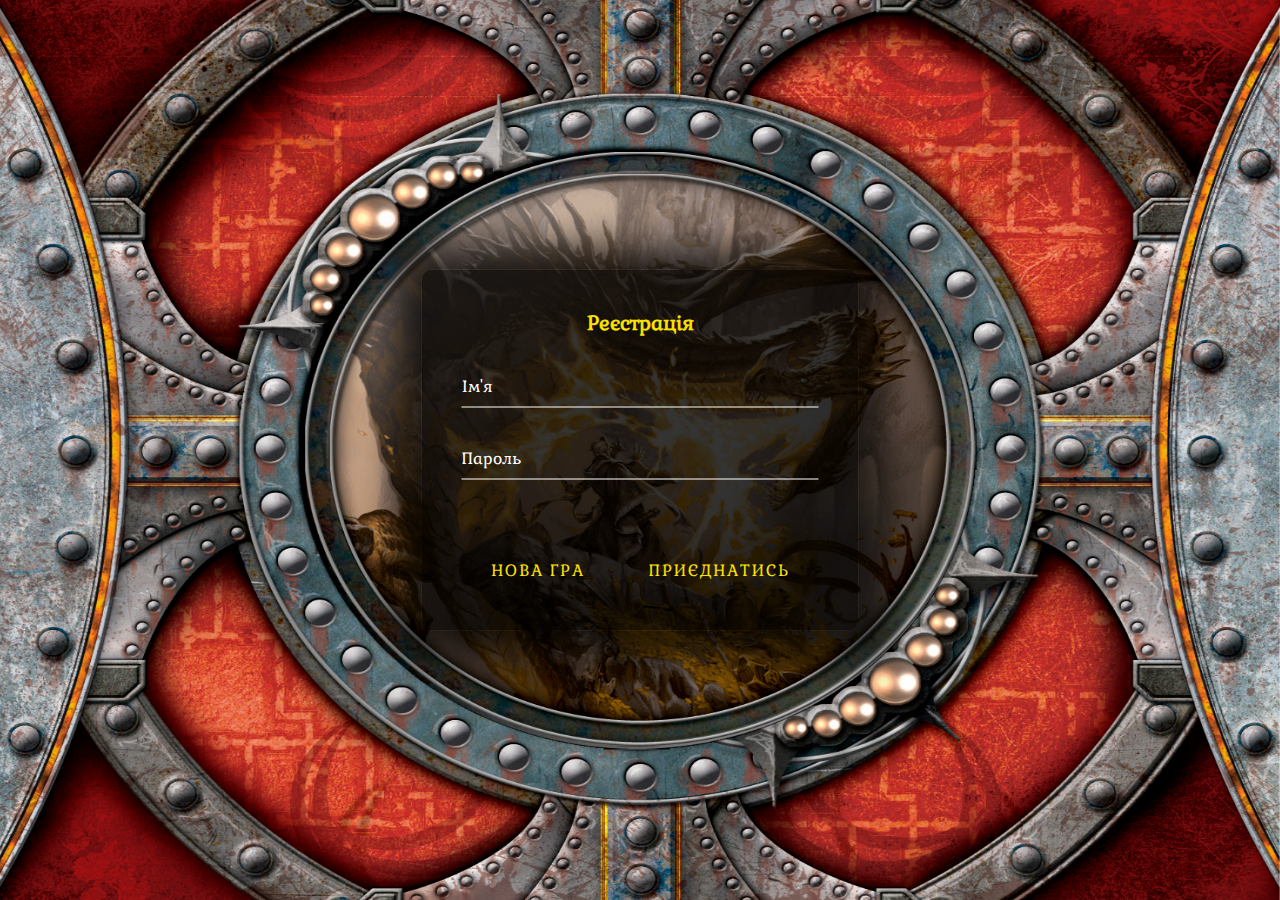
==== index.html @ 832adaba "client side authentication is working" ====
<!DOCTYPE html>
<html lang="en">
<head>
    <meta charset="UTF-8">
    <meta name="viewport" content="width=device-width, initial-scale=1.0">
    
    <link rel="stylesheet" href="https://cdnjs.cloudflare.com/ajax/libs/font-awesome/6.0.0-beta3/css/all.min.css">
    <link rel="stylesheet" href="css/all.css">
    
    <script defer type="module" src="script/generalScripts.js"></script>

    <title>Dungeon Quest Online</title>
</head>

<body>
    <!-- Authentication Container -->

    <div class="authentication">
        <div class="dialog-form-container login-box">
            <h2>Реєстрація</h2>
            <div class = 'form'>
                <div class="user-box">
                    <input type="text" name="userName" id="userName" required />
                    <label>Ім'я</label>
                </div>
                <div class="user-box">
                    <input type="password" name="userPassword" id="userPassword" required />
                    <label>Пароль</label>
                </div>
                <button class="btn" id="btn_new_game">Нова гра</button>
                <button class="btn" id="btn_connect">Приєднатись</button>
            </div>
        </div>
    </div>
    <!-- End Authentication Container-->

    <!-- Waiting Container-->
    <!-- Character Selection Container-->
    <div class="start-game-container hidden">
        <div class="dialog-form-container ">
            <div class="title">
                <h1>Dungeon Quest Online</h1>
                <p>Виберіть персонажа, та дочейкайтесь інших гравців</p>
            </div>
            <!-- Character Selection Container--> 
            <div class="character-selection-container">
                <div class="hero dwarf"><p>Halegi</p><img src="img/hero_tiles/avatar_dwarf.png" alt=""><p>Гном</p></div>
                <div class="hero enchantress"><p>X-P</p><img src="img/hero_tiles/avatar_enchantress.png" alt=""><p>Чарівниця</p></div>
                <div class="hero hunter"><img src="img/hero_tiles/avatar_hunter.png" alt=""><p>Мисливець</p></div>
                <div class="hero knight"><img src="img/hero_tiles/avatar_knight.png" alt=""><p>Рицар</p></div>
                <div class="hero mage"><img src="img/hero_tiles/avatar_mage.png" alt=""><p>Маг</p></div>
                <div class="hero robber"><img src="img/hero_tiles/avatar_robber.png" alt=""><p>Крадій</p></div>
            </div>         
            <!-- End Character Selection Container-->            

            <!-- Player List Container--> 
            <div class="player-list-container">
                <table class="player-list">
                    <tr class="player_0">
                        <th class="id">0</th>
                        <th class="name">Halegi</th>
                        <th class="hero">Гном</th>
                        <th class="ready">готовий</th>
                    </tr>
                    <tr class="player_1">
                        <th class="id">1</th>
                        <th class="name">X-P</th>
                        <th class="hero">Чарівниця</th>
                        <th class="ready">готовий</th>
                    </tr>
                    <tr class="player_2">
                        <th class="id">2</th>
                        <th class="name">AD</th>
                        <th class="hero"></th>
                        <th class="ready">вибирає</th>
                    </tr>
                    <tr class="player_3">
                        <th class="id">3</th>
                        <th class="name">Ann</th>
                        <th class="hero"></th>
                        <th class="ready">вибирає</th>
                    </tr>
                    <tr class="player_4">
                        <th class="id"></th>
                        <th class="name"></th>
                        <th class="hero"></th>
                        <th class="ready"></th>
                    </tr>
                    <tr class="player_5">
                        <th class="id"></th>
                        <th class="name"> </th>
                        <th class="hero"> </th>
                        <th class="ready"> </th>
                    </tr>
                    <tr class="player_6">
                        <th class="id"></th>
                        <th class="name"></th>
                        <th class="hero"></th>
                        <th class="ready"></th>
                    </tr>
                </table>
            </div>         
            <!-- End Player List Container-->            
        </div>

    </div>

    <!-- End Waiting Container-->

    <!-- Game Container -->

    <div class="game-container hidden">
        <div class="game-map">
            <div class="head-timer-container">
                <div class="tile-day day-0" data-x="0">
                    
                </div> 
                <div class="tile-day day-1" data-x="1"></div> 
                <div class="tile-day day-2" data-x="2"></div> 
                <div class="tile-day day-3" data-x="3">
                    <div class="token_sun"></div>
                </div> 
                <div class="tile-day day-4" data-x="4"></div> 
                <div class="tile-day day-5" data-x="5"></div> 
                <div class="tile-day day-6" data-x="6"></div> 
                <div class="tile-day day-7" data-x="7"></div> 
                <div class="tile-day day-8" data-x="8"></div> 
                <div class="tile-day day-9" data-x="9"></div> 
                
                <div class="tile-day day-10" data-x="10"></div> 
                <div class="tile-day day-11" data-x="11"></div> 
                <div class="tile-day day-12" data-x="12"></div> 

                <div class="tile-day day-13" data-x="13"></div> 
                <div class="tile-day day-14" data-x="14"></div> 
                <div class="tile-day day-15" data-x="15"></div> 

                <div class="tile-day day-16" data-x="16"></div> 
                <div class="tile-day day-17" data-x="17"></div> 
                <div class="tile-day day-18" data-x="18"></div> 

                <div class="tile-day day-19" data-x="19"></div> 
                <div class="tile-day day-20" data-x="20"></div> 
                <div class="tile-day day-21" data-x="21"></div> 

                <div class="tile-day day-22" data-x="22"></div> 
                <div class="tile-day day-23" data-x="23"></div> 
                <div class="tile-day day-24" data-x="24"></div> 

                <div class="tile-day day-25" data-x="25"></div> 
                <div class="tile-day day-26" data-x="26"></div> 
                <div class="tile-day day-27" data-x="27"></div> 
                <div class="tile-day day-28" data-x="28"></div> 
                <div class="tile-day day-29" data-x="29"></div> 
                <div class="tile-day day-30" data-x="30"></div> 
                <div class="tile-day day-31" data-x="31"></div> 
                <div class="tile-day day-32" data-x="32"></div> 
                <div class="tile-day day-33" data-x="33"></div> 
                <div class="tile-day day-34" data-x="34"></div> 
                <div class="tile-day day-35" data-x="35"></div> 
                <div class="tile-day day-36" data-x="36"></div> 
                <div class="tile-day day-37" data-x="37"></div> 
                <div class="tile-day day-38" data-x="38"></div> 
            </div>      
            
            <div class="playing-field">
                <!-- 0 -->
                <div class="tile-field" data-x="0" data-y="0"></div> 
                <div class="tile-field" data-x="0" data-y="1"></div> 
                <div class="tile-field" data-x="0" data-y="2"></div> 
                <div class="tile-field" data-x="0" data-y="3"></div> 
                <div class="tile-field" data-x="0" data-y="4"></div> 
                <div class="tile-field" data-x="0" data-y="5"></div> 
                <div class="tile-field" data-x="0" data-y="6"></div> 
                <div class="tile-field" data-x="0" data-y="7"></div> 
                <div class="tile-field" data-x="0" data-y="8"></div> 
                <div class="tile-field" data-x="0" data-y="10"></div> 
                <div class="tile-field" data-x="0" data-y="11"></div> 
                <div class="tile-field" data-x="0" data-y="12"></div> 
                <div class="tile-field" data-x="0" data-y="13"></div> 
                <div class="tile-field" data-x="0" data-y="14"></div> 
                <div class="tile-field" data-x="0" data-y="15"></div> 
                <!-- 1 -->
                <div class="tile-field" data-x="1" data-y="0"></div> 
                <div class="tile-field" data-x="1" data-y="1"></div> 
                <div class="tile-field" data-x="1" data-y="2"></div> 
                <div class="tile-field" data-x="1" data-y="3"></div> 
                <div class="tile-field" data-x="1" data-y="4"></div> 
                <div class="tile-field" data-x="1" data-y="5"></div> 
                <div class="tile-field" data-x="1" data-y="6"></div> 
                <div class="tile-field" data-x="1" data-y="7"></div> 
                <div class="tile-field" data-x="1" data-y="8"></div> 
                <div class="tile-field" data-x="1" data-y="11"></div> 
                <div class="tile-field" data-x="1" data-y="11"></div> 
                <div class="tile-field" data-x="1" data-y="12"></div> 
                <div class="tile-field" data-x="1" data-y="13"></div> 
                <div class="tile-field" data-x="1" data-y="14"></div> 
                <div class="tile-field" data-x="1" data-y="15"></div> 
                <!-- 2 -->
                <div class="tile-field" data-x="2" data-y="0"></div> 
                <div class="tile-field" data-x="2" data-y="1"></div> 
                <div class="tile-field" data-x="2" data-y="2"></div> 
                <div class="tile-field" data-x="2" data-y="3"></div> 
                <div class="tile-field" data-x="2" data-y="4"></div> 
                <div class="tile-field" data-x="2" data-y="5"></div> 
                <div class="tile-field" data-x="2" data-y="6"></div> 
                <div class="tile-field" data-x="2" data-y="7"></div> 
                <div class="tile-field" data-x="2" data-y="8"></div> 
                <div class="tile-field" data-x="2" data-y="11"></div> 
                <div class="tile-field" data-x="2" data-y="11"></div> 
                <div class="tile-field" data-x="2" data-y="12"></div> 
                <div class="tile-field" data-x="2" data-y="13"></div> 
                <div class="tile-field" data-x="2" data-y="14"></div> 
                <div class="tile-field" data-x="2" data-y="15"></div> 
                <!-- 3 -->
                <div class="tile-field" data-x="3" data-y="0"></div> 
                <div class="tile-field" data-x="3" data-y="1"></div> 
                <div class="tile-field" data-x="3" data-y="2"></div> 
                <div class="tile-field" data-x="3" data-y="3"></div> 
                <div class="tile-field" data-x="3" data-y="4"></div> 
                <div class="tile-field" data-x="3" data-y="5"></div> 
                <div class="tile-field" data-x="3" data-y="6"></div> 
                <div class="tile-field" data-x="3" data-y="7"></div> 
                <div class="tile-field" data-x="3" data-y="8"></div> 
                <div class="tile-field" data-x="3" data-y="11"></div> 
                <div class="tile-field" data-x="3" data-y="11"></div> 
                <div class="tile-field" data-x="3" data-y="12"></div> 
                <div class="tile-field" data-x="3" data-y="13"></div> 
                <div class="tile-field" data-x="3" data-y="14"></div> 
                <div class="tile-field" data-x="3" data-y="15"></div> 
                <!-- 4 -->
                <div class="tile-field" data-x="4" data-y="0"></div> 
                <div class="tile-field" data-x="4" data-y="1"></div> 
                <div class="tile-field" data-x="4" data-y="2"></div> 
                <div class="tile-field" data-x="4" data-y="3"></div> 
                <div class="tile-field" data-x="4" data-y="4"></div> 
                <div class="tile-field" data-x="4" data-y="5"></div> 
                <div class="tile-field" data-x="4" data-y="6"></div> 
                <div class="tile-field" data-x="4" data-y="7"></div> 
                <div class="tile-field" data-x="4" data-y="8"></div> 
                <div class="tile-field" data-x="4" data-y="11"></div> 
                <div class="tile-field" data-x="4" data-y="11"></div> 
                <div class="tile-field" data-x="4" data-y="12"></div> 
                <div class="tile-field" data-x="4" data-y="13"></div> 
                <div class="tile-field" data-x="4" data-y="14"></div> 
                <div class="tile-field" data-x="4" data-y="15"></div> 
                <!-- 5 -->
                <div class="tile-field" data-x="5" data-y="0"></div> 
                <div class="tile-field" data-x="5" data-y="1"></div> 
                <div class="tile-field" data-x="5" data-y="2"></div> 
                <div class="tile-field" data-x="5" data-y="3"></div> 
                <div class="tile-field" data-x="5" data-y="4"></div> 
                <div class="tile-field" data-x="5" data-y="5"></div> 
                <div class="tile-field" data-x="5" data-y="6"></div> 
                <div class="tile-field" data-x="5" data-y="7"></div> 
                <div class="tile-field" data-x="5" data-y="8"></div> 
                <div class="tile-field" data-x="5" data-y="11"></div> 
                <div class="tile-field" data-x="5" data-y="11"></div> 
                <div class="tile-field" data-x="5" data-y="12"></div> 
                <div class="tile-field" data-x="5" data-y="13"></div> 
                <div class="tile-field" data-x="5" data-y="14"></div> 
                <div class="tile-field" data-x="5" data-y="15"></div> 
                <!-- 6 -->
                <div class="tile-field" data-x="6" data-y="0"></div> 
                <div class="tile-field" data-x="6" data-y="1"></div> 
                <div class="tile-field" data-x="6" data-y="2"></div> 
                <div class="tile-field" data-x="6" data-y="3"></div> 
                <div class="tile-field" data-x="6" data-y="4"></div> 
                <div class="tile-field" data-x="6" data-y="5"></div> 
                <div class="tile-field" data-x="6" data-y="6"></div> 
                <div class="tile-field" data-x="6" data-y="7"></div> 
                <div class="tile-field" data-x="6" data-y="8"></div> 
                <div class="tile-field" data-x="6" data-y="11"></div> 
                <div class="tile-field" data-x="6" data-y="11"></div> 
                <div class="tile-field" data-x="6" data-y="12"></div> 
                <div class="tile-field" data-x="6" data-y="13"></div> 
                <div class="tile-field" data-x="6" data-y="14"></div> 
                <div class="tile-field" data-x="6" data-y="15"></div> 
                <!-- 7 -->
                <div class="tile-field" data-x="7" data-y="0"></div> 
                <div class="tile-field" data-x="7" data-y="1"></div> 
                <div class="tile-field" data-x="7" data-y="2"></div> 
                <div class="tile-field" data-x="7" data-y="3">
                    <img class="hero_token_catacomb" src="img/hero_tiles/token_hunter.png" alt="" style="rotate: 90deg;">
                </div> 
                <div class="tile-field" data-x="7" data-y="4"></div> 
                <div class="tile-field" data-x="7" data-y="5"></div> 
                <div class="tile-field" data-x="7" data-y="6"></div> 
                <div class="tile-field" data-x="7" data-y="7"></div> 
                <div class="tile-field" data-x="7" data-y="8"></div> 
                <div class="tile-field" data-x="7" data-y="11"></div> 
                <div class="tile-field" data-x="7" data-y="11"></div> 
                <div class="tile-field" data-x="7" data-y="12"></div> 
                <div class="tile-field" data-x="7" data-y="13"></div> 
                <div class="tile-field" data-x="7" data-y="14"></div> 
                <div class="tile-field" data-x="7" data-y="15"></div> 
                <!-- 8 -->
                <div class="tile-field" data-x="8" data-y="0"></div> 
                <div class="tile-field" data-x="8" data-y="1"></div> 
                <div class="tile-field" data-x="8" data-y="2"></div> 
                <div class="tile-field" data-x="8" data-y="3"></div> 
                <div class="tile-field" data-x="8" data-y="4"></div> 
                <div class="tile-field" data-x="8" data-y="5"></div> 
                <div class="tile-field" data-x="8" data-y="6"></div> 
                <div class="tile-field" data-x="8" data-y="7"></div> 
                <div class="tile-field" data-x="8" data-y="8"></div> 
                <div class="tile-field" data-x="8" data-y="11"></div> 
                <div class="tile-field" data-x="8" data-y="11"></div> 
                <div class="tile-field" data-x="8" data-y="12"></div> 
                <div class="tile-field" data-x="8" data-y="13"></div> 
                <div class="tile-field" data-x="8" data-y="14"></div> 
                <div class="tile-field" data-x="8" data-y="15"></div> 
                <!-- 9 -->
                <div class="tile-field" data-x="9" data-y="0"></div> 
                <div class="tile-field" data-x="9" data-y="1"></div> 
                <div class="tile-field" data-x="9" data-y="2"></div> 
                <div class="tile-field shadow" data-x="9" data-y="3">
                    <img class="tile-field tile-map" src="img/room_tiles/room_007.jpg" alt="" style="rotate: 0deg;">               
                    <img class="room_token_catacomb shadow" src="img/catacomb_cards/token_catacombs.jpg" alt="" style="rotate: 0deg;">
                    <img class="hero_mitl" src="img/hero_tiles/mitle_hunter.png" alt="">            
                </div> 
                <div class="tile-field" data-x="9" data-y="4"></div> 
                <div class="tile-field" data-x="9" data-y="5"></div> 
                <div class="tile-field" data-x="9" data-y="6"></div> 
                <div class="tile-field" data-x="9" data-y="7"></div> 
                <div class="tile-field" data-x="9" data-y="8"></div> 
                <div class="tile-field" data-x="9" data-y="11"></div> 
                <div class="tile-field" data-x="9" data-y="11"></div> 
                <div class="tile-field" data-x="9" data-y="12"></div> 
                <div class="tile-field" data-x="9" data-y="13"></div> 
                <div class="tile-field" data-x="9" data-y="14"></div> 
                <div class="tile-field" data-x="9" data-y="15"></div> 
                <!-- 10 -->
                <div class="tile-field shadow" data-x="10" data-y="0">
                    <img class="tile-field tile-map" src="img/room_tiles/room_038.jpg" alt="" style="rotate: 0deg;">
                </div> 
                <div class="tile-field shadow" data-x="10" data-y="1">
                    <img class="tile-field" src="img/room_tiles/room_054.jpg" alt="" style="rotate: 90deg;">
                </div> 
                <div class="tile-field shadow" data-x="10" data-y="2">
                    <img class="tile-field" src="img/room_tiles/room_105.jpg" alt="" style="rotate: 90deg;">
                </div> 
                <div class="tile-field shadow" data-x="10" data-y="3">
                    <img class="tile-field" src="img/room_tiles/room_019.jpg" alt="" style="rotate: 90deg;">
                </div> 
                <div class="tile-field" data-x="10" data-y="4"></div> 
                <div class="tile-field" data-x="10" data-y="5"></div> 
                <div class="tile-field" data-x="10" data-y="6"></div> 
                <div class="tile-field" data-x="10" data-y="7"></div> 
                <div class="tile-field" data-x="10" data-y="8"></div> 
                <div class="tile-field" data-x="10" data-y="11"></div> 
                <div class="tile-field" data-x="10" data-y="11"></div> 
                <div class="tile-field" data-x="10" data-y="12"></div> 
                <div class="tile-field" data-x="10" data-y="13"></div> 
                <div class="tile-field" data-x="10" data-y="14"></div> 
                <div class="tile-field" data-x="10" data-y="15"></div> 
                <!-- 11 -->
                <div class="tile-field" data-x="11" data-y="0"></div> 
                <div class="tile-field" data-x="11" data-y="1"></div> 
                <div class="tile-field" data-x="11" data-y="2"></div> 
                <div class="tile-field" data-x="11" data-y="3"></div> 
                <div class="tile-field" data-x="11" data-y="4"></div> 
                <div class="tile-field" data-x="11" data-y="5"></div> 
                <div class="tile-field" data-x="11" data-y="6"></div> 
                <div class="tile-field" data-x="11" data-y="7"></div> 
                <div class="tile-field" data-x="11" data-y="8"></div> 
                <div class="tile-field" data-x="11" data-y="11"></div> 
                <div class="tile-field" data-x="11" data-y="11"></div> 
                <div class="tile-field" data-x="11" data-y="12"></div> 
                <div class="tile-field" data-x="11" data-y="13"></div> 
                <div class="tile-field" data-x="11" data-y="14"></div> 
                <div class="tile-field" data-x="11" data-y="15"></div> 

            </div>      
        </div>

        <div class="footer">
            <div class="footer-collapse"><i class="fas fa-bars"></i></div>

            <div class="footer-container">
                <div class="card-deck-container effect-card-container">
                    <div class="card-deck select" style="background-image: url('img/catacomb_cards/catacomb_10_1.jpg')"></div>
                </div>
                
                <div class="card-deck-container treasure-card-container">
                    <div class="card-deck " style="background-image: url('img/catacomb_cards/catacomb_29_1.jpg')"></div>
                    <div class="card-deck select" style="background-image: url('img/treasure_cards/treasure_06_1.jpg')"></div>
                    <div class="card-deck" style="background-image: url('img/treasure_cards/treasure_03_1.jpg')"></div>
                    <div class="card-deck" style="background-image: url('img/treasure_cards/treasure_01_1.jpg')"></div>
                </div>

                <div class="character-card-container" >
                    <div class="hero-tiles shadow" style="background-image: url('img/hero_tiles/hero_tiles_hunter.jpg')">
                        <div class="hero-value resolve-value">4</div>
                        <div class="hero-value strength-value">6</div>
                        <div class="hero-value dexterity-value">6</div>
                        <div class="hero-value defense-value">4</div>
                        <div class="hero-value luck-value">5</div>
                        <div class="hero-value health-value">16</div>             
                    </div>
                </div>

                <div class="card-deck-container abilitie-card-container">
                    <div class="card-deck " style="background-image: url('img/abilitie_cards/abilitie_hunter_01_2.jpg')"></div>
                    <div class="card-deck select" style="background-image: url('img/abilitie_cards/abilitie_hunter_01_2.jpg')"></div>
                    <div class="card-deck" style="background-image: url('img/abilitie_cards/abilitie_hunter_02_1.jpg')"></div>
                    <div class="card-deck" style="background-image: url('img/abilitie_cards/abilitie_hunter_03_1.jpg')"></div>
                    <div class="card-deck" style="background-image: url('img/abilitie_cards/abilitie_hunter_04_1.jpg')"></div>
                </div>

            </div>
        </div>

        
        
    </div>
    <!-- End Game Container -->
    
    <!-- Event Container-->
    <div class="event-container hidden">
        <div class="event-main ">
            <div class="title">
                <h1>Lorem ipsum dolor sit amet.</h1>
                <p>Lorem ipsum dolor sit, amet consectetur adipisicing elit. Voluptates provident ducimus dolorum recusandae debitis commodi atque ipsum voluptatibus vero deserunt!</p>
            </div>

            <div class="event-article">
                <div class="event-section">
                    <p>Lorem ipsum, dolor sit amet consectetur adipisicing elit. Distinctio sequi veritatis ipsa eum praesentium, totam atque harum explicabo, quis, fuga dolor aperiam? Atque, alias laborum ducimus reprehenderit illo laboriosam ratione.</p>
                    <p>Lorem ipsum, dolor sit amet consectetur adipisicing elit. Distinctio sequi veritatis ipsa eum praesentium, totam atque harum explicabo, quis, fuga dolor aperiam? Atque, alias laborum ducimus reprehenderit illo laboriosam ratione.</p>
                </div>

                <div class="division-line"></div>

                <div class="event-section">
                    <p>Lorem ipsum, dolor sit amet consectetur adipisicing elit. Distinctio sequi veritatis ipsa eum praesentium, totam atque harum explicabo, quis, fuga dolor aperiam? Atque, alias laborum ducimus reprehenderit illo laboriosam ratione.</p>
                    <p>Lorem ipsum, dolor sit amet consectetur adipisicing elit. Distinctio sequi veritatis ipsa eum praesentium, totam atque harum explicabo, quis, fuga dolor aperiam? Atque, alias laborum ducimus reprehenderit illo laboriosam ratione.</p>
                </div>

            </div>
        </div>

    </div>
    <!-- End  Event Container-->


    <!-- EndGame Container-->
    <!-- End EndGame Container-->

</body>
</html>
---- css/all.css ----
@import url('general.css');
@import url('authentication.css');
@import url('event.css');
@import url('footer.css');
@import url('game_field.css');
@import url('game_field_timeLine.css');
@import url('waiting.css');
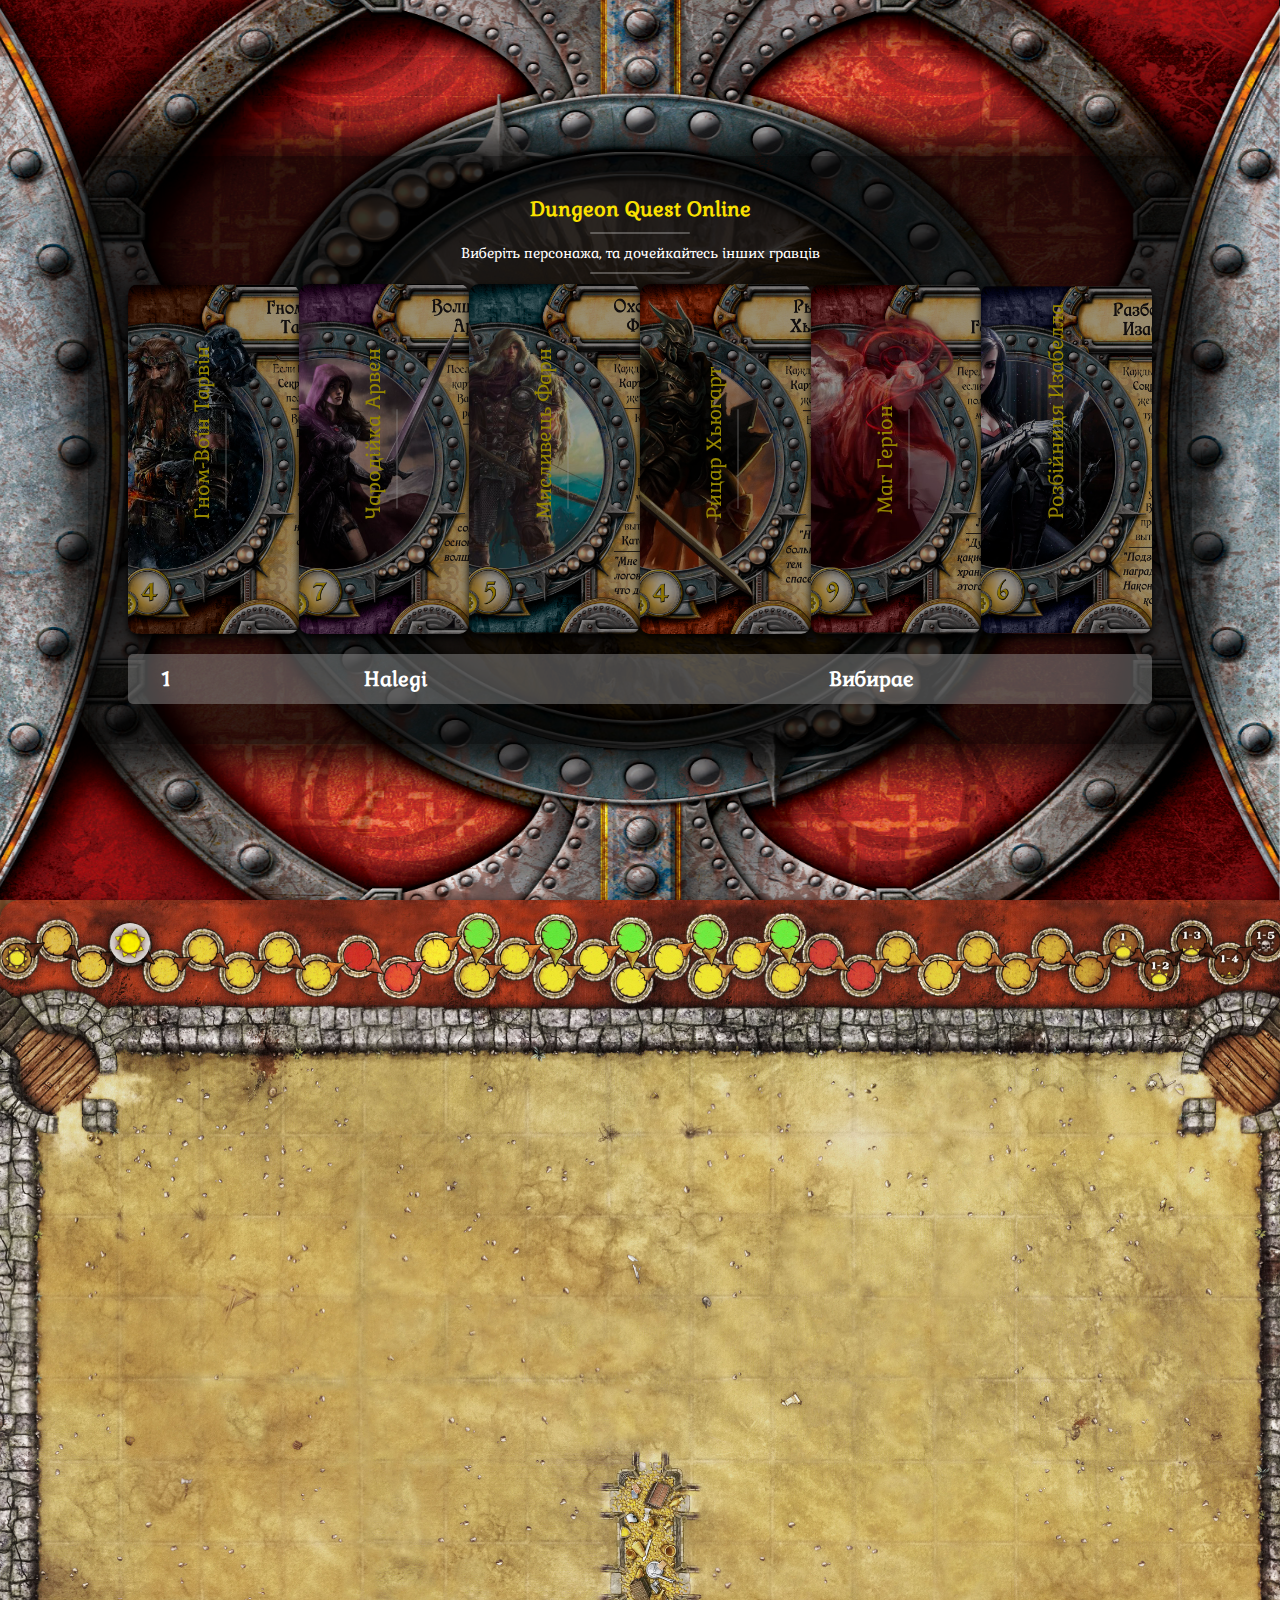
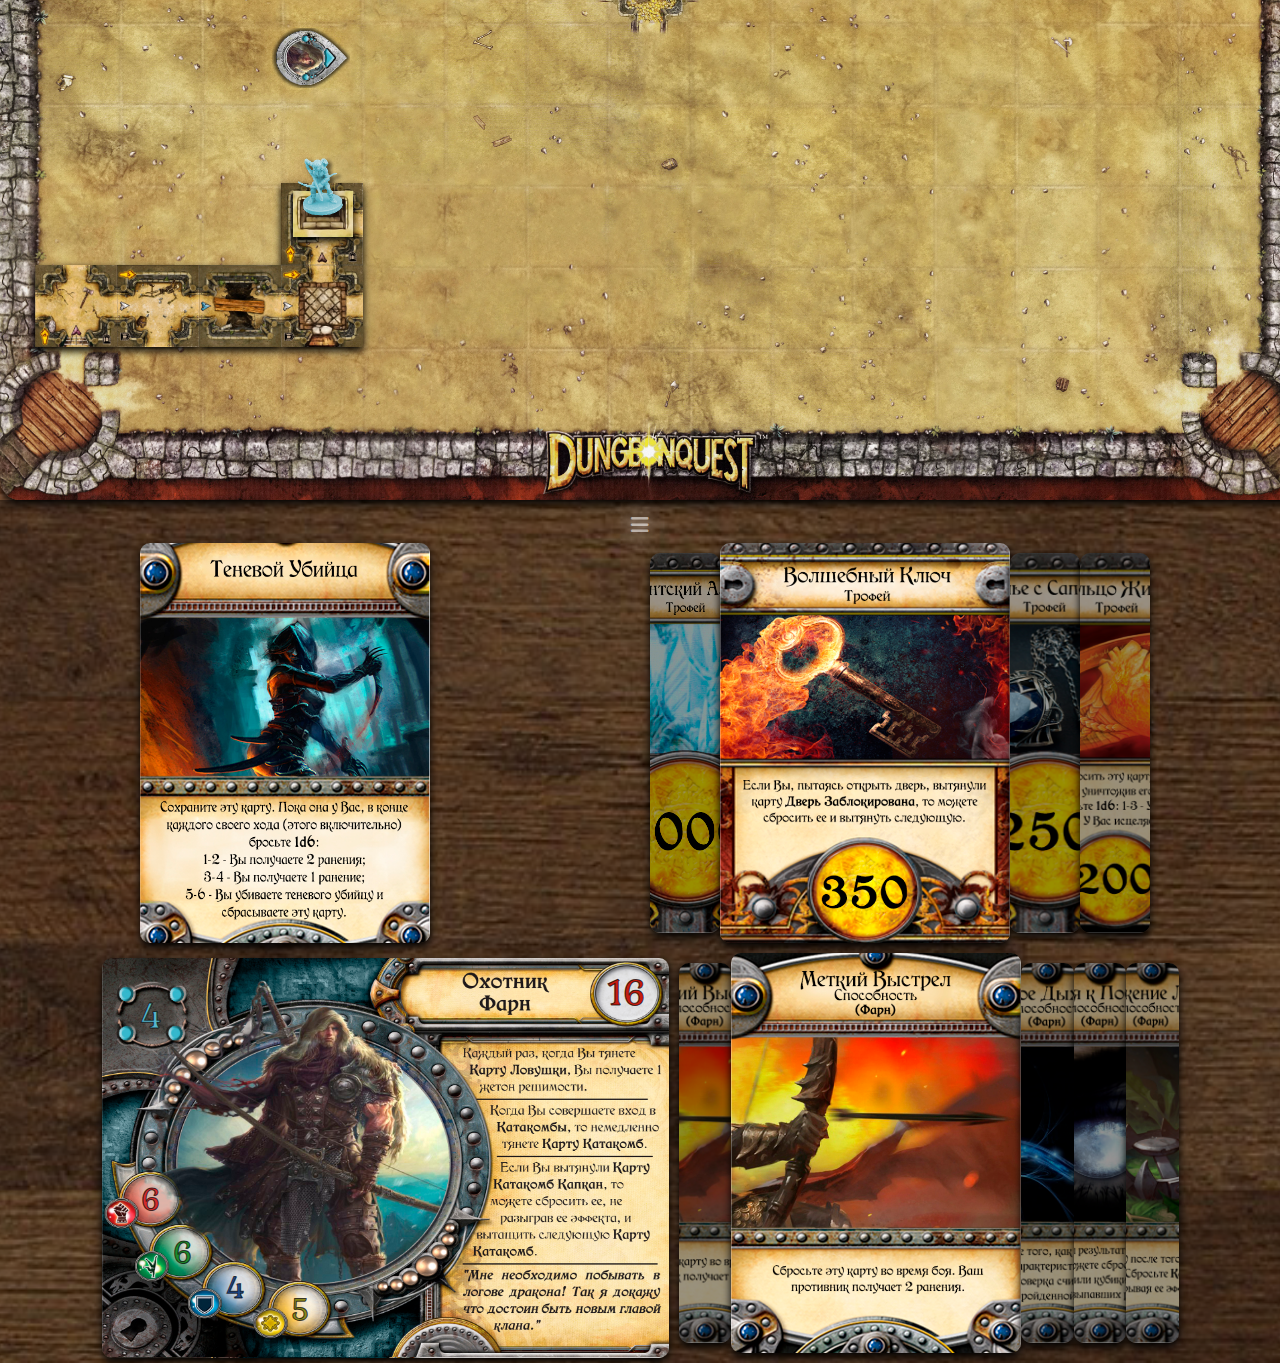
==== commit eb961ee2: "character-selection-container - add new animation" ====
--- a/index.html
+++ b/index.html
@@ -15,7 +15,7 @@
 <body>
     <!-- Authentication Container -->
 
-    <div class="authentication">
+    <div class="authentication hidden">
         <div class="dialog-form-container login-box">
             <h2>Реєстрація</h2>
             <div class = 'form'>
@@ -36,7 +36,7 @@
 
     <!-- Waiting Container-->
     <!-- Character Selection Container-->
-    <div class="start-game-container hidden">
+    <div class="start-game-container ">
         <div class="dialog-form-container ">
             <div class="title">
                 <h1>Dungeon Quest Online</h1>
@@ -44,60 +44,25 @@
             </div>
             <!-- Character Selection Container--> 
             <div class="character-selection-container">
-                <div class="hero dwarf"><p>Halegi</p><img src="img/hero_tiles/avatar_dwarf.png" alt=""><p>Гном</p></div>
-                <div class="hero enchantress"><p>X-P</p><img src="img/hero_tiles/avatar_enchantress.png" alt=""><p>Чарівниця</p></div>
-                <div class="hero hunter"><img src="img/hero_tiles/avatar_hunter.png" alt=""><p>Мисливець</p></div>
-                <div class="hero knight"><img src="img/hero_tiles/avatar_knight.png" alt=""><p>Рицар</p></div>
-                <div class="hero mage"><img src="img/hero_tiles/avatar_mage.png" alt=""><p>Маг</p></div>
-                <div class="hero robber"><img src="img/hero_tiles/avatar_robber.png" alt=""><p>Крадій</p></div>
+                <div class="hero dwarf" style="background-image: url('img/hero_tiles/card_dwarf.png')"><p>Гном-Воїн Тарвін</p></div>
+                <div class="hero enchantress active" style="background-image: url('img/hero_tiles/card_enchantress.png')"><p>Чародійка Арвен</p></div>
+                <div class="hero hunter " style="background-image: url('img/hero_tiles/card_hunter.png')"><p>Мисливець Фарн</p></div>
+                <div class="hero knight" style="background-image: url('img/hero_tiles/card_knight.png')"><p>Рицар Хьюгарт</p></div>
+                <div class="hero mage" style="background-image: url('img/hero_tiles/card_mage.png')"><p>Маг Геріон</p></div>
+                <div class="hero robber" style="background-image: url('img/hero_tiles/card_robber.png')"><p>Розбійниця Изабелла</p></div>
             </div>         
             <!-- End Character Selection Container-->            
 
             <!-- Player List Container--> 
             <div class="player-list-container">
                 <table class="player-list">
-                    <tr class="player_0">
-                        <th class="id">0</th>
-                        <th class="name">Halegi</th>
-                        <th class="hero">Гном</th>
-                        <th class="ready">готовий</th>
-                    </tr>
                     <tr class="player_1">
                         <th class="id">1</th>
-                        <th class="name">X-P</th>
-                        <th class="hero">Чарівниця</th>
-                        <th class="ready">готовий</th>
+                        <th class="name">Halegi</th>
+                        <th class="hero"></th>
+                        <th class="ready">Вибирає</th>
                     </tr>
-                    <tr class="player_2">
-                        <th class="id">2</th>
-                        <th class="name">AD</th>
-                        <th class="hero"></th>
-                        <th class="ready">вибирає</th>
-                    </tr>
-                    <tr class="player_3">
-                        <th class="id">3</th>
-                        <th class="name">Ann</th>
-                        <th class="hero"></th>
-                        <th class="ready">вибирає</th>
-                    </tr>
-                    <tr class="player_4">
-                        <th class="id"></th>
-                        <th class="name"></th>
-                        <th class="hero"></th>
-                        <th class="ready"></th>
-                    </tr>
-                    <tr class="player_5">
-                        <th class="id"></th>
-                        <th class="name"> </th>
-                        <th class="hero"> </th>
-                        <th class="ready"> </th>
-                    </tr>
-                    <tr class="player_6">
-                        <th class="id"></th>
-                        <th class="name"></th>
-                        <th class="hero"></th>
-                        <th class="ready"></th>
-                    </tr>
+                   
                 </table>
             </div>         
             <!-- End Player List Container-->            
@@ -109,7 +74,7 @@
 
     <!-- Game Container -->
 
-    <div class="game-container hidden">
+    <div class="game-container ">
         <div class="game-map">
             <div class="head-timer-container">
                 <div class="tile-day day-0" data-x="0">
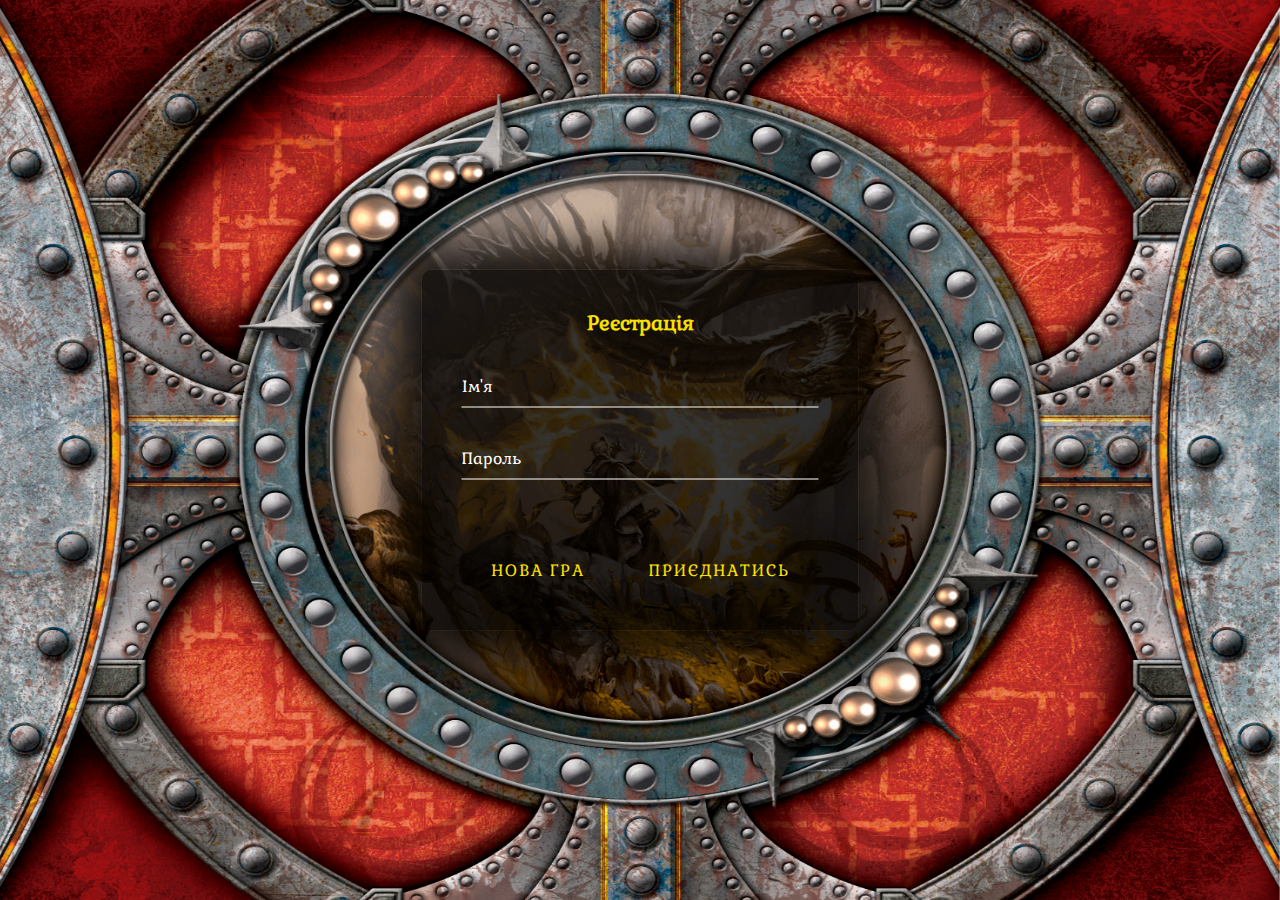
==== commit 8b3c6bcb: "replase html code with js" ====
--- a/index.html
+++ b/index.html
@@ -14,8 +14,7 @@
 
 <body>
     <!-- Authentication Container -->
-
-    <div class="authentication hidden">
+    <div class="authentication ">
         <div class="dialog-form-container login-box">
             <h2>Реєстрація</h2>
             <div class = 'form'>
@@ -36,7 +35,7 @@
 
     <!-- Waiting Container-->
     <!-- Character Selection Container-->
-    <div class="start-game-container ">
+    <div class="start-game-container hidden">
         <div class="dialog-form-container ">
             <div class="title">
                 <h1>Dungeon Quest Online</h1>
@@ -44,12 +43,12 @@
             </div>
             <!-- Character Selection Container--> 
             <div class="character-selection-container">
-                <div class="hero dwarf" style="background-image: url('img/hero_tiles/card_dwarf.png')"><p>Гном-Воїн Тарвін</p></div>
-                <div class="hero enchantress active" style="background-image: url('img/hero_tiles/card_enchantress.png')"><p>Чародійка Арвен</p></div>
-                <div class="hero hunter " style="background-image: url('img/hero_tiles/card_hunter.png')"><p>Мисливець Фарн</p></div>
-                <div class="hero knight" style="background-image: url('img/hero_tiles/card_knight.png')"><p>Рицар Хьюгарт</p></div>
-                <div class="hero mage" style="background-image: url('img/hero_tiles/card_mage.png')"><p>Маг Геріон</p></div>
-                <div class="hero robber" style="background-image: url('img/hero_tiles/card_robber.png')"><p>Розбійниця Изабелла</p></div>
+                <div class="card hero dwarf" style="background-image: url('img/hero_tiles/card_dwarf.png')"><p>Гном-Воїн Тарвін</p></div>
+                <div class="card hero enchantress active" style="background-image: url('img/hero_tiles/card_enchantress.png')"><p>Чародійка Арвен</p></div>
+                <div class="card hero hunter " style="background-image: url('img/hero_tiles/card_hunter.png')"><p>Мисливець Фарн</p></div>
+                <div class="card hero knight" style="background-image: url('img/hero_tiles/card_knight.png')"><p>Рицар Хьюгарт</p></div>
+                <div class="card hero mage" style="background-image: url('img/hero_tiles/card_mage.png')"><p>Маг Геріон</p></div>
+                <div class="card hero robber" style="background-image: url('img/hero_tiles/card_robber.png')"><p>Розбійниця Изабелла</p></div>
             </div>         
             <!-- End Character Selection Container-->            
 
@@ -74,7 +73,7 @@
 
     <!-- Game Container -->
 
-    <div class="game-container ">
+    <div class="game-container hidden">
         <div class="game-map">
             <div class="head-timer-container">
                 <div class="tile-day day-0" data-x="0">
--- a/css/all.css
+++ b/css/all.css
@@ -4,4 +4,4 @@
 @import url('footer.css');
 @import url('game_field.css');
 @import url('game_field_timeLine.css');
-@import url('waiting.css');
+@import url('lobby.css');
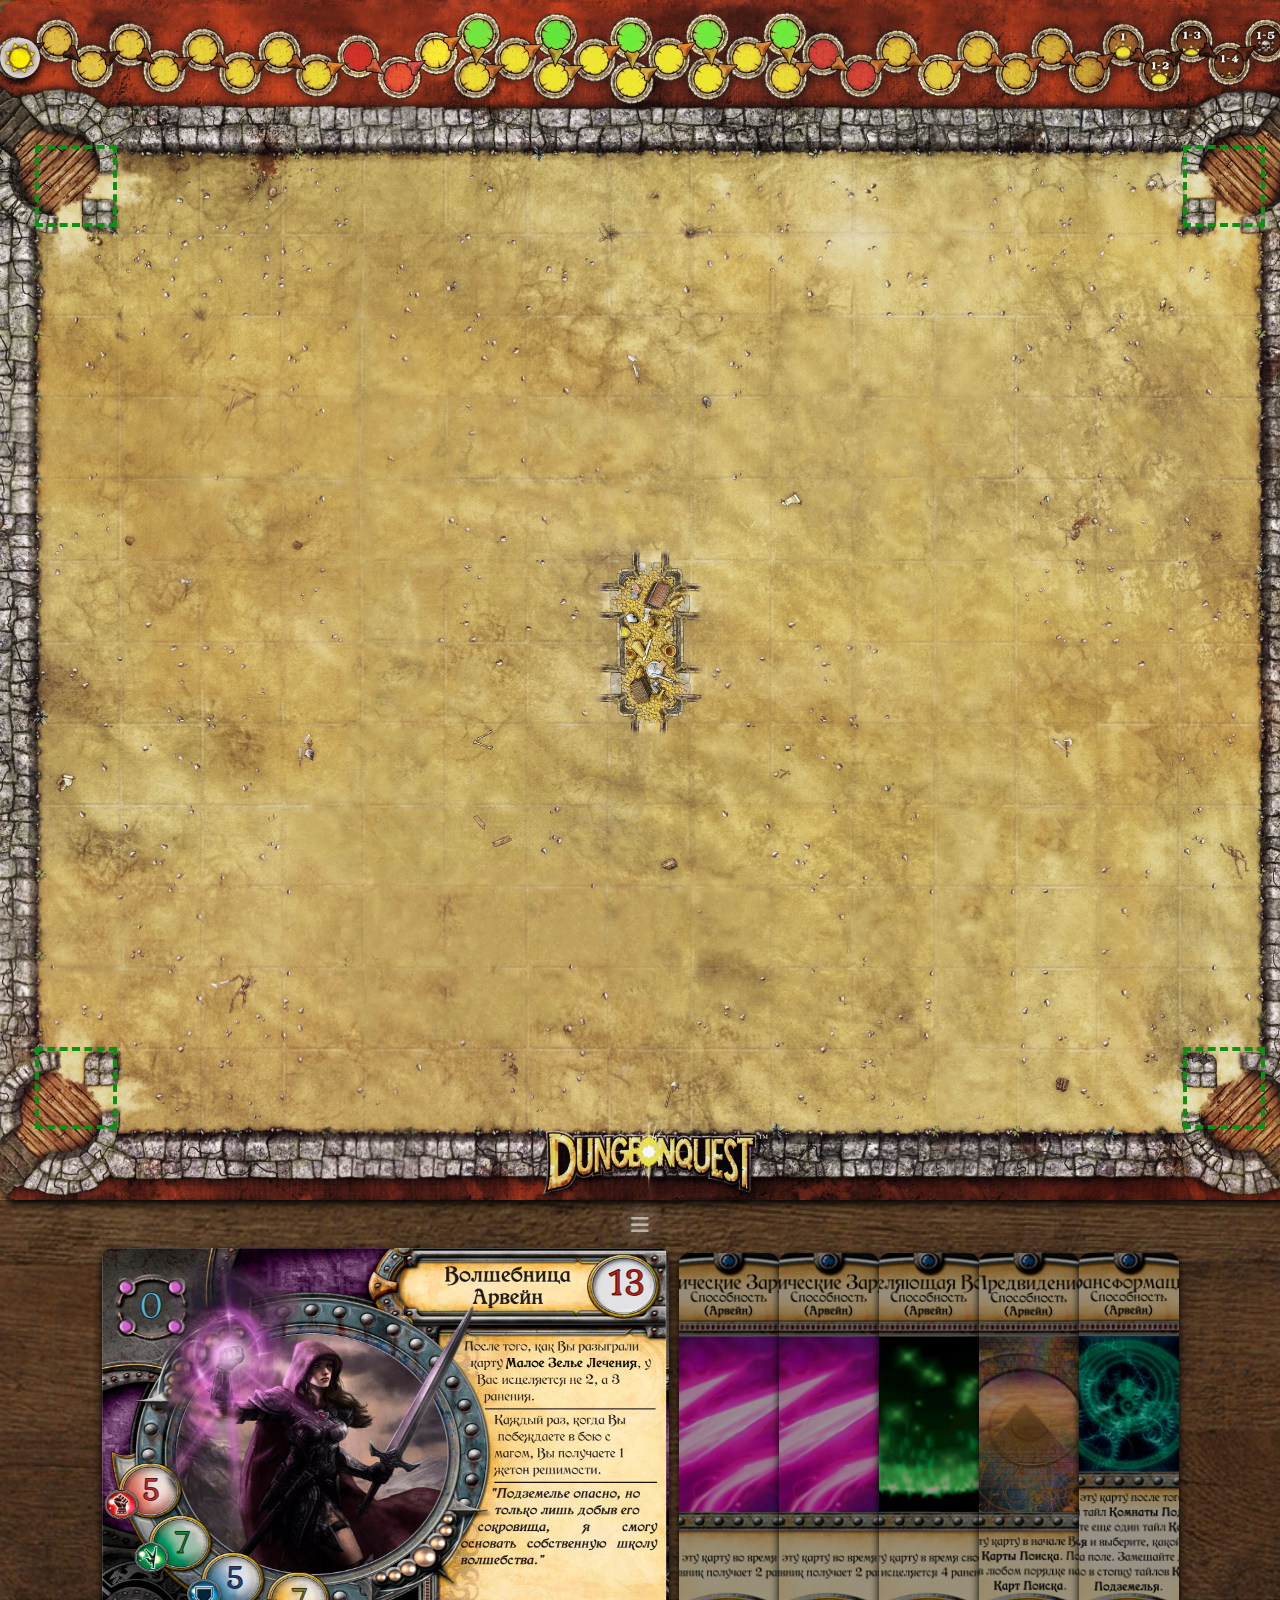
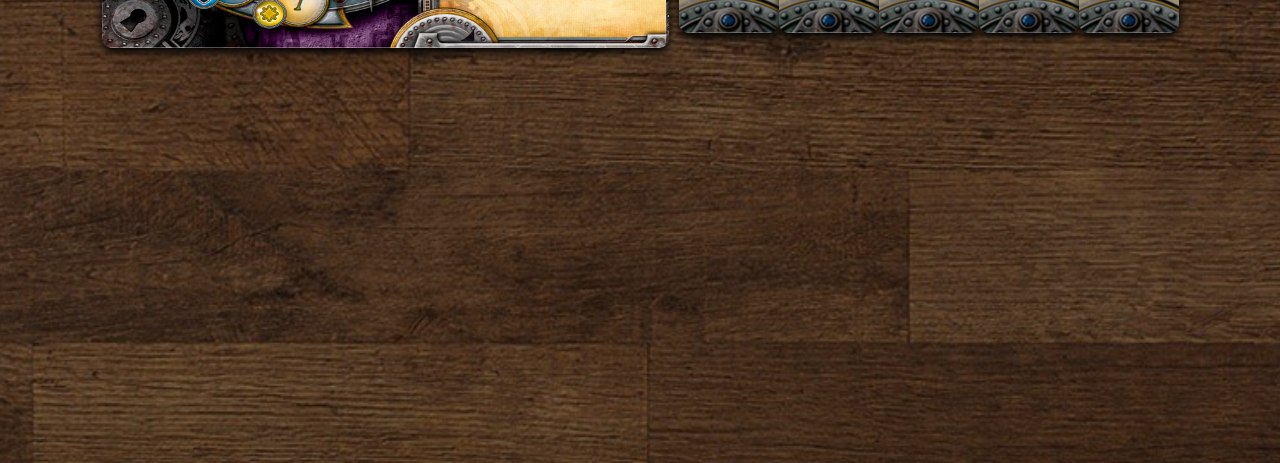
==== commit 9edf222d: "change font awesom version" ====
--- a/index.html
+++ b/index.html
@@ -3,413 +3,12 @@
 <head>
     <meta charset="UTF-8">
     <meta name="viewport" content="width=device-width, initial-scale=1.0">
-    
-    <link rel="stylesheet" href="https://cdnjs.cloudflare.com/ajax/libs/font-awesome/6.0.0-beta3/css/all.min.css">
+    <link rel="stylesheet" href="https://cdnjs.cloudflare.com/ajax/libs/font-awesome/6.6.0/css/all.min.css">
     <link rel="stylesheet" href="css/all.css">
-    
-    <script defer type="module" src="script/generalScripts.js"></script>
-
+    <script defer type="module" src="script/main.js"></script>
     <title>Dungeon Quest Online</title>
 </head>
 
 <body>
-    <!-- Authentication Container -->
-    <div class="authentication ">
-        <div class="dialog-form-container login-box">
-            <h2>Реєстрація</h2>
-            <div class = 'form'>
-                <div class="user-box">
-                    <input type="text" name="userName" id="userName" required />
-                    <label>Ім'я</label>
-                </div>
-                <div class="user-box">
-                    <input type="password" name="userPassword" id="userPassword" required />
-                    <label>Пароль</label>
-                </div>
-                <button class="btn" id="btn_new_game">Нова гра</button>
-                <button class="btn" id="btn_connect">Приєднатись</button>
-            </div>
-        </div>
-    </div>
-    <!-- End Authentication Container-->
-
-    <!-- Waiting Container-->
-    <!-- Character Selection Container-->
-    <div class="start-game-container hidden">
-        <div class="dialog-form-container ">
-            <div class="title">
-                <h1>Dungeon Quest Online</h1>
-                <p>Виберіть персонажа, та дочейкайтесь інших гравців</p>
-            </div>
-            <!-- Character Selection Container--> 
-            <div class="character-selection-container">
-                <div class="card hero dwarf" style="background-image: url('img/hero_tiles/card_dwarf.png')"><p>Гном-Воїн Тарвін</p></div>
-                <div class="card hero enchantress active" style="background-image: url('img/hero_tiles/card_enchantress.png')"><p>Чародійка Арвен</p></div>
-                <div class="card hero hunter " style="background-image: url('img/hero_tiles/card_hunter.png')"><p>Мисливець Фарн</p></div>
-                <div class="card hero knight" style="background-image: url('img/hero_tiles/card_knight.png')"><p>Рицар Хьюгарт</p></div>
-                <div class="card hero mage" style="background-image: url('img/hero_tiles/card_mage.png')"><p>Маг Геріон</p></div>
-                <div class="card hero robber" style="background-image: url('img/hero_tiles/card_robber.png')"><p>Розбійниця Изабелла</p></div>
-            </div>         
-            <!-- End Character Selection Container-->            
-
-            <!-- Player List Container--> 
-            <div class="player-list-container">
-                <table class="player-list">
-                    <tr class="player_1">
-                        <th class="id">1</th>
-                        <th class="name">Halegi</th>
-                        <th class="hero"></th>
-                        <th class="ready">Вибирає</th>
-                    </tr>
-                   
-                </table>
-            </div>         
-            <!-- End Player List Container-->            
-        </div>
-
-    </div>
-
-    <!-- End Waiting Container-->
-
-    <!-- Game Container -->
-
-    <div class="game-container hidden">
-        <div class="game-map">
-            <div class="head-timer-container">
-                <div class="tile-day day-0" data-x="0">
-                    
-                </div> 
-                <div class="tile-day day-1" data-x="1"></div> 
-                <div class="tile-day day-2" data-x="2"></div> 
-                <div class="tile-day day-3" data-x="3">
-                    <div class="token_sun"></div>
-                </div> 
-                <div class="tile-day day-4" data-x="4"></div> 
-                <div class="tile-day day-5" data-x="5"></div> 
-                <div class="tile-day day-6" data-x="6"></div> 
-                <div class="tile-day day-7" data-x="7"></div> 
-                <div class="tile-day day-8" data-x="8"></div> 
-                <div class="tile-day day-9" data-x="9"></div> 
-                
-                <div class="tile-day day-10" data-x="10"></div> 
-                <div class="tile-day day-11" data-x="11"></div> 
-                <div class="tile-day day-12" data-x="12"></div> 
-
-                <div class="tile-day day-13" data-x="13"></div> 
-                <div class="tile-day day-14" data-x="14"></div> 
-                <div class="tile-day day-15" data-x="15"></div> 
-
-                <div class="tile-day day-16" data-x="16"></div> 
-                <div class="tile-day day-17" data-x="17"></div> 
-                <div class="tile-day day-18" data-x="18"></div> 
-
-                <div class="tile-day day-19" data-x="19"></div> 
-                <div class="tile-day day-20" data-x="20"></div> 
-                <div class="tile-day day-21" data-x="21"></div> 
-
-                <div class="tile-day day-22" data-x="22"></div> 
-                <div class="tile-day day-23" data-x="23"></div> 
-                <div class="tile-day day-24" data-x="24"></div> 
-
-                <div class="tile-day day-25" data-x="25"></div> 
-                <div class="tile-day day-26" data-x="26"></div> 
-                <div class="tile-day day-27" data-x="27"></div> 
-                <div class="tile-day day-28" data-x="28"></div> 
-                <div class="tile-day day-29" data-x="29"></div> 
-                <div class="tile-day day-30" data-x="30"></div> 
-                <div class="tile-day day-31" data-x="31"></div> 
-                <div class="tile-day day-32" data-x="32"></div> 
-                <div class="tile-day day-33" data-x="33"></div> 
-                <div class="tile-day day-34" data-x="34"></div> 
-                <div class="tile-day day-35" data-x="35"></div> 
-                <div class="tile-day day-36" data-x="36"></div> 
-                <div class="tile-day day-37" data-x="37"></div> 
-                <div class="tile-day day-38" data-x="38"></div> 
-            </div>      
-            
-            <div class="playing-field">
-                <!-- 0 -->
-                <div class="tile-field" data-x="0" data-y="0"></div> 
-                <div class="tile-field" data-x="0" data-y="1"></div> 
-                <div class="tile-field" data-x="0" data-y="2"></div> 
-                <div class="tile-field" data-x="0" data-y="3"></div> 
-                <div class="tile-field" data-x="0" data-y="4"></div> 
-                <div class="tile-field" data-x="0" data-y="5"></div> 
-                <div class="tile-field" data-x="0" data-y="6"></div> 
-                <div class="tile-field" data-x="0" data-y="7"></div> 
-                <div class="tile-field" data-x="0" data-y="8"></div> 
-                <div class="tile-field" data-x="0" data-y="10"></div> 
-                <div class="tile-field" data-x="0" data-y="11"></div> 
-                <div class="tile-field" data-x="0" data-y="12"></div> 
-                <div class="tile-field" data-x="0" data-y="13"></div> 
-                <div class="tile-field" data-x="0" data-y="14"></div> 
-                <div class="tile-field" data-x="0" data-y="15"></div> 
-                <!-- 1 -->
-                <div class="tile-field" data-x="1" data-y="0"></div> 
-                <div class="tile-field" data-x="1" data-y="1"></div> 
-                <div class="tile-field" data-x="1" data-y="2"></div> 
-                <div class="tile-field" data-x="1" data-y="3"></div> 
-                <div class="tile-field" data-x="1" data-y="4"></div> 
-                <div class="tile-field" data-x="1" data-y="5"></div> 
-                <div class="tile-field" data-x="1" data-y="6"></div> 
-                <div class="tile-field" data-x="1" data-y="7"></div> 
-                <div class="tile-field" data-x="1" data-y="8"></div> 
-                <div class="tile-field" data-x="1" data-y="11"></div> 
-                <div class="tile-field" data-x="1" data-y="11"></div> 
-                <div class="tile-field" data-x="1" data-y="12"></div> 
-                <div class="tile-field" data-x="1" data-y="13"></div> 
-                <div class="tile-field" data-x="1" data-y="14"></div> 
-                <div class="tile-field" data-x="1" data-y="15"></div> 
-                <!-- 2 -->
-                <div class="tile-field" data-x="2" data-y="0"></div> 
-                <div class="tile-field" data-x="2" data-y="1"></div> 
-                <div class="tile-field" data-x="2" data-y="2"></div> 
-                <div class="tile-field" data-x="2" data-y="3"></div> 
-                <div class="tile-field" data-x="2" data-y="4"></div> 
-                <div class="tile-field" data-x="2" data-y="5"></div> 
-                <div class="tile-field" data-x="2" data-y="6"></div> 
-                <div class="tile-field" data-x="2" data-y="7"></div> 
-                <div class="tile-field" data-x="2" data-y="8"></div> 
-                <div class="tile-field" data-x="2" data-y="11"></div> 
-                <div class="tile-field" data-x="2" data-y="11"></div> 
-                <div class="tile-field" data-x="2" data-y="12"></div> 
-                <div class="tile-field" data-x="2" data-y="13"></div> 
-                <div class="tile-field" data-x="2" data-y="14"></div> 
-                <div class="tile-field" data-x="2" data-y="15"></div> 
-                <!-- 3 -->
-                <div class="tile-field" data-x="3" data-y="0"></div> 
-                <div class="tile-field" data-x="3" data-y="1"></div> 
-                <div class="tile-field" data-x="3" data-y="2"></div> 
-                <div class="tile-field" data-x="3" data-y="3"></div> 
-                <div class="tile-field" data-x="3" data-y="4"></div> 
-                <div class="tile-field" data-x="3" data-y="5"></div> 
-                <div class="tile-field" data-x="3" data-y="6"></div> 
-                <div class="tile-field" data-x="3" data-y="7"></div> 
-                <div class="tile-field" data-x="3" data-y="8"></div> 
-                <div class="tile-field" data-x="3" data-y="11"></div> 
-                <div class="tile-field" data-x="3" data-y="11"></div> 
-                <div class="tile-field" data-x="3" data-y="12"></div> 
-                <div class="tile-field" data-x="3" data-y="13"></div> 
-                <div class="tile-field" data-x="3" data-y="14"></div> 
-                <div class="tile-field" data-x="3" data-y="15"></div> 
-                <!-- 4 -->
-                <div class="tile-field" data-x="4" data-y="0"></div> 
-                <div class="tile-field" data-x="4" data-y="1"></div> 
-                <div class="tile-field" data-x="4" data-y="2"></div> 
-                <div class="tile-field" data-x="4" data-y="3"></div> 
-                <div class="tile-field" data-x="4" data-y="4"></div> 
-                <div class="tile-field" data-x="4" data-y="5"></div> 
-                <div class="tile-field" data-x="4" data-y="6"></div> 
-                <div class="tile-field" data-x="4" data-y="7"></div> 
-                <div class="tile-field" data-x="4" data-y="8"></div> 
-                <div class="tile-field" data-x="4" data-y="11"></div> 
-                <div class="tile-field" data-x="4" data-y="11"></div> 
-                <div class="tile-field" data-x="4" data-y="12"></div> 
-                <div class="tile-field" data-x="4" data-y="13"></div> 
-                <div class="tile-field" data-x="4" data-y="14"></div> 
-                <div class="tile-field" data-x="4" data-y="15"></div> 
-                <!-- 5 -->
-                <div class="tile-field" data-x="5" data-y="0"></div> 
-                <div class="tile-field" data-x="5" data-y="1"></div> 
-                <div class="tile-field" data-x="5" data-y="2"></div> 
-                <div class="tile-field" data-x="5" data-y="3"></div> 
-                <div class="tile-field" data-x="5" data-y="4"></div> 
-                <div class="tile-field" data-x="5" data-y="5"></div> 
-                <div class="tile-field" data-x="5" data-y="6"></div> 
-                <div class="tile-field" data-x="5" data-y="7"></div> 
-                <div class="tile-field" data-x="5" data-y="8"></div> 
-                <div class="tile-field" data-x="5" data-y="11"></div> 
-                <div class="tile-field" data-x="5" data-y="11"></div> 
-                <div class="tile-field" data-x="5" data-y="12"></div> 
-                <div class="tile-field" data-x="5" data-y="13"></div> 
-                <div class="tile-field" data-x="5" data-y="14"></div> 
-                <div class="tile-field" data-x="5" data-y="15"></div> 
-                <!-- 6 -->
-                <div class="tile-field" data-x="6" data-y="0"></div> 
-                <div class="tile-field" data-x="6" data-y="1"></div> 
-                <div class="tile-field" data-x="6" data-y="2"></div> 
-                <div class="tile-field" data-x="6" data-y="3"></div> 
-                <div class="tile-field" data-x="6" data-y="4"></div> 
-                <div class="tile-field" data-x="6" data-y="5"></div> 
-                <div class="tile-field" data-x="6" data-y="6"></div> 
-                <div class="tile-field" data-x="6" data-y="7"></div> 
-                <div class="tile-field" data-x="6" data-y="8"></div> 
-                <div class="tile-field" data-x="6" data-y="11"></div> 
-                <div class="tile-field" data-x="6" data-y="11"></div> 
-                <div class="tile-field" data-x="6" data-y="12"></div> 
-                <div class="tile-field" data-x="6" data-y="13"></div> 
-                <div class="tile-field" data-x="6" data-y="14"></div> 
-                <div class="tile-field" data-x="6" data-y="15"></div> 
-                <!-- 7 -->
-                <div class="tile-field" data-x="7" data-y="0"></div> 
-                <div class="tile-field" data-x="7" data-y="1"></div> 
-                <div class="tile-field" data-x="7" data-y="2"></div> 
-                <div class="tile-field" data-x="7" data-y="3">
-                    <img class="hero_token_catacomb" src="img/hero_tiles/token_hunter.png" alt="" style="rotate: 90deg;">
-                </div> 
-                <div class="tile-field" data-x="7" data-y="4"></div> 
-                <div class="tile-field" data-x="7" data-y="5"></div> 
-                <div class="tile-field" data-x="7" data-y="6"></div> 
-                <div class="tile-field" data-x="7" data-y="7"></div> 
-                <div class="tile-field" data-x="7" data-y="8"></div> 
-                <div class="tile-field" data-x="7" data-y="11"></div> 
-                <div class="tile-field" data-x="7" data-y="11"></div> 
-                <div class="tile-field" data-x="7" data-y="12"></div> 
-                <div class="tile-field" data-x="7" data-y="13"></div> 
-                <div class="tile-field" data-x="7" data-y="14"></div> 
-                <div class="tile-field" data-x="7" data-y="15"></div> 
-                <!-- 8 -->
-                <div class="tile-field" data-x="8" data-y="0"></div> 
-                <div class="tile-field" data-x="8" data-y="1"></div> 
-                <div class="tile-field" data-x="8" data-y="2"></div> 
-                <div class="tile-field" data-x="8" data-y="3"></div> 
-                <div class="tile-field" data-x="8" data-y="4"></div> 
-                <div class="tile-field" data-x="8" data-y="5"></div> 
-                <div class="tile-field" data-x="8" data-y="6"></div> 
-                <div class="tile-field" data-x="8" data-y="7"></div> 
-                <div class="tile-field" data-x="8" data-y="8"></div> 
-                <div class="tile-field" data-x="8" data-y="11"></div> 
-                <div class="tile-field" data-x="8" data-y="11"></div> 
-                <div class="tile-field" data-x="8" data-y="12"></div> 
-                <div class="tile-field" data-x="8" data-y="13"></div> 
-                <div class="tile-field" data-x="8" data-y="14"></div> 
-                <div class="tile-field" data-x="8" data-y="15"></div> 
-                <!-- 9 -->
-                <div class="tile-field" data-x="9" data-y="0"></div> 
-                <div class="tile-field" data-x="9" data-y="1"></div> 
-                <div class="tile-field" data-x="9" data-y="2"></div> 
-                <div class="tile-field shadow" data-x="9" data-y="3">
-                    <img class="tile-field tile-map" src="img/room_tiles/room_007.jpg" alt="" style="rotate: 0deg;">               
-                    <img class="room_token_catacomb shadow" src="img/catacomb_cards/token_catacombs.jpg" alt="" style="rotate: 0deg;">
-                    <img class="hero_mitl" src="img/hero_tiles/mitle_hunter.png" alt="">            
-                </div> 
-                <div class="tile-field" data-x="9" data-y="4"></div> 
-                <div class="tile-field" data-x="9" data-y="5"></div> 
-                <div class="tile-field" data-x="9" data-y="6"></div> 
-                <div class="tile-field" data-x="9" data-y="7"></div> 
-                <div class="tile-field" data-x="9" data-y="8"></div> 
-                <div class="tile-field" data-x="9" data-y="11"></div> 
-                <div class="tile-field" data-x="9" data-y="11"></div> 
-                <div class="tile-field" data-x="9" data-y="12"></div> 
-                <div class="tile-field" data-x="9" data-y="13"></div> 
-                <div class="tile-field" data-x="9" data-y="14"></div> 
-                <div class="tile-field" data-x="9" data-y="15"></div> 
-                <!-- 10 -->
-                <div class="tile-field shadow" data-x="10" data-y="0">
-                    <img class="tile-field tile-map" src="img/room_tiles/room_038.jpg" alt="" style="rotate: 0deg;">
-                </div> 
-                <div class="tile-field shadow" data-x="10" data-y="1">
-                    <img class="tile-field" src="img/room_tiles/room_054.jpg" alt="" style="rotate: 90deg;">
-                </div> 
-                <div class="tile-field shadow" data-x="10" data-y="2">
-                    <img class="tile-field" src="img/room_tiles/room_105.jpg" alt="" style="rotate: 90deg;">
-                </div> 
-                <div class="tile-field shadow" data-x="10" data-y="3">
-                    <img class="tile-field" src="img/room_tiles/room_019.jpg" alt="" style="rotate: 90deg;">
-                </div> 
-                <div class="tile-field" data-x="10" data-y="4"></div> 
-                <div class="tile-field" data-x="10" data-y="5"></div> 
-                <div class="tile-field" data-x="10" data-y="6"></div> 
-                <div class="tile-field" data-x="10" data-y="7"></div> 
-                <div class="tile-field" data-x="10" data-y="8"></div> 
-                <div class="tile-field" data-x="10" data-y="11"></div> 
-                <div class="tile-field" data-x="10" data-y="11"></div> 
-                <div class="tile-field" data-x="10" data-y="12"></div> 
-                <div class="tile-field" data-x="10" data-y="13"></div> 
-                <div class="tile-field" data-x="10" data-y="14"></div> 
-                <div class="tile-field" data-x="10" data-y="15"></div> 
-                <!-- 11 -->
-                <div class="tile-field" data-x="11" data-y="0"></div> 
-                <div class="tile-field" data-x="11" data-y="1"></div> 
-                <div class="tile-field" data-x="11" data-y="2"></div> 
-                <div class="tile-field" data-x="11" data-y="3"></div> 
-                <div class="tile-field" data-x="11" data-y="4"></div> 
-                <div class="tile-field" data-x="11" data-y="5"></div> 
-                <div class="tile-field" data-x="11" data-y="6"></div> 
-                <div class="tile-field" data-x="11" data-y="7"></div> 
-                <div class="tile-field" data-x="11" data-y="8"></div> 
-                <div class="tile-field" data-x="11" data-y="11"></div> 
-                <div class="tile-field" data-x="11" data-y="11"></div> 
-                <div class="tile-field" data-x="11" data-y="12"></div> 
-                <div class="tile-field" data-x="11" data-y="13"></div> 
-                <div class="tile-field" data-x="11" data-y="14"></div> 
-                <div class="tile-field" data-x="11" data-y="15"></div> 
-
-            </div>      
-        </div>
-
-        <div class="footer">
-            <div class="footer-collapse"><i class="fas fa-bars"></i></div>
-
-            <div class="footer-container">
-                <div class="card-deck-container effect-card-container">
-                    <div class="card-deck select" style="background-image: url('img/catacomb_cards/catacomb_10_1.jpg')"></div>
-                </div>
-                
-                <div class="card-deck-container treasure-card-container">
-                    <div class="card-deck " style="background-image: url('img/catacomb_cards/catacomb_29_1.jpg')"></div>
-                    <div class="card-deck select" style="background-image: url('img/treasure_cards/treasure_06_1.jpg')"></div>
-                    <div class="card-deck" style="background-image: url('img/treasure_cards/treasure_03_1.jpg')"></div>
-                    <div class="card-deck" style="background-image: url('img/treasure_cards/treasure_01_1.jpg')"></div>
-                </div>
-
-                <div class="character-card-container" >
-                    <div class="hero-tiles shadow" style="background-image: url('img/hero_tiles/hero_tiles_hunter.jpg')">
-                        <div class="hero-value resolve-value">4</div>
-                        <div class="hero-value strength-value">6</div>
-                        <div class="hero-value dexterity-value">6</div>
-                        <div class="hero-value defense-value">4</div>
-                        <div class="hero-value luck-value">5</div>
-                        <div class="hero-value health-value">16</div>             
-                    </div>
-                </div>
-
-                <div class="card-deck-container abilitie-card-container">
-                    <div class="card-deck " style="background-image: url('img/abilitie_cards/abilitie_hunter_01_2.jpg')"></div>
-                    <div class="card-deck select" style="background-image: url('img/abilitie_cards/abilitie_hunter_01_2.jpg')"></div>
-                    <div class="card-deck" style="background-image: url('img/abilitie_cards/abilitie_hunter_02_1.jpg')"></div>
-                    <div class="card-deck" style="background-image: url('img/abilitie_cards/abilitie_hunter_03_1.jpg')"></div>
-                    <div class="card-deck" style="background-image: url('img/abilitie_cards/abilitie_hunter_04_1.jpg')"></div>
-                </div>
-
-            </div>
-        </div>
-
-        
-        
-    </div>
-    <!-- End Game Container -->
-    
-    <!-- Event Container-->
-    <div class="event-container hidden">
-        <div class="event-main ">
-            <div class="title">
-                <h1>Lorem ipsum dolor sit amet.</h1>
-                <p>Lorem ipsum dolor sit, amet consectetur adipisicing elit. Voluptates provident ducimus dolorum recusandae debitis commodi atque ipsum voluptatibus vero deserunt!</p>
-            </div>
-
-            <div class="event-article">
-                <div class="event-section">
-                    <p>Lorem ipsum, dolor sit amet consectetur adipisicing elit. Distinctio sequi veritatis ipsa eum praesentium, totam atque harum explicabo, quis, fuga dolor aperiam? Atque, alias laborum ducimus reprehenderit illo laboriosam ratione.</p>
-                    <p>Lorem ipsum, dolor sit amet consectetur adipisicing elit. Distinctio sequi veritatis ipsa eum praesentium, totam atque harum explicabo, quis, fuga dolor aperiam? Atque, alias laborum ducimus reprehenderit illo laboriosam ratione.</p>
-                </div>
-
-                <div class="division-line"></div>
-
-                <div class="event-section">
-                    <p>Lorem ipsum, dolor sit amet consectetur adipisicing elit. Distinctio sequi veritatis ipsa eum praesentium, totam atque harum explicabo, quis, fuga dolor aperiam? Atque, alias laborum ducimus reprehenderit illo laboriosam ratione.</p>
-                    <p>Lorem ipsum, dolor sit amet consectetur adipisicing elit. Distinctio sequi veritatis ipsa eum praesentium, totam atque harum explicabo, quis, fuga dolor aperiam? Atque, alias laborum ducimus reprehenderit illo laboriosam ratione.</p>
-                </div>
-
-            </div>
-        </div>
-
-    </div>
-    <!-- End  Event Container-->
-
-
-    <!-- EndGame Container-->
-    <!-- End EndGame Container-->
-
 </body>
 </html>--- a/css/all.css
+++ b/css/all.css
@@ -5,3 +5,4 @@
 @import url('game_field.css');
 @import url('game_field_timeLine.css');
 @import url('lobby.css');
+@import url('diceRoll.css');
